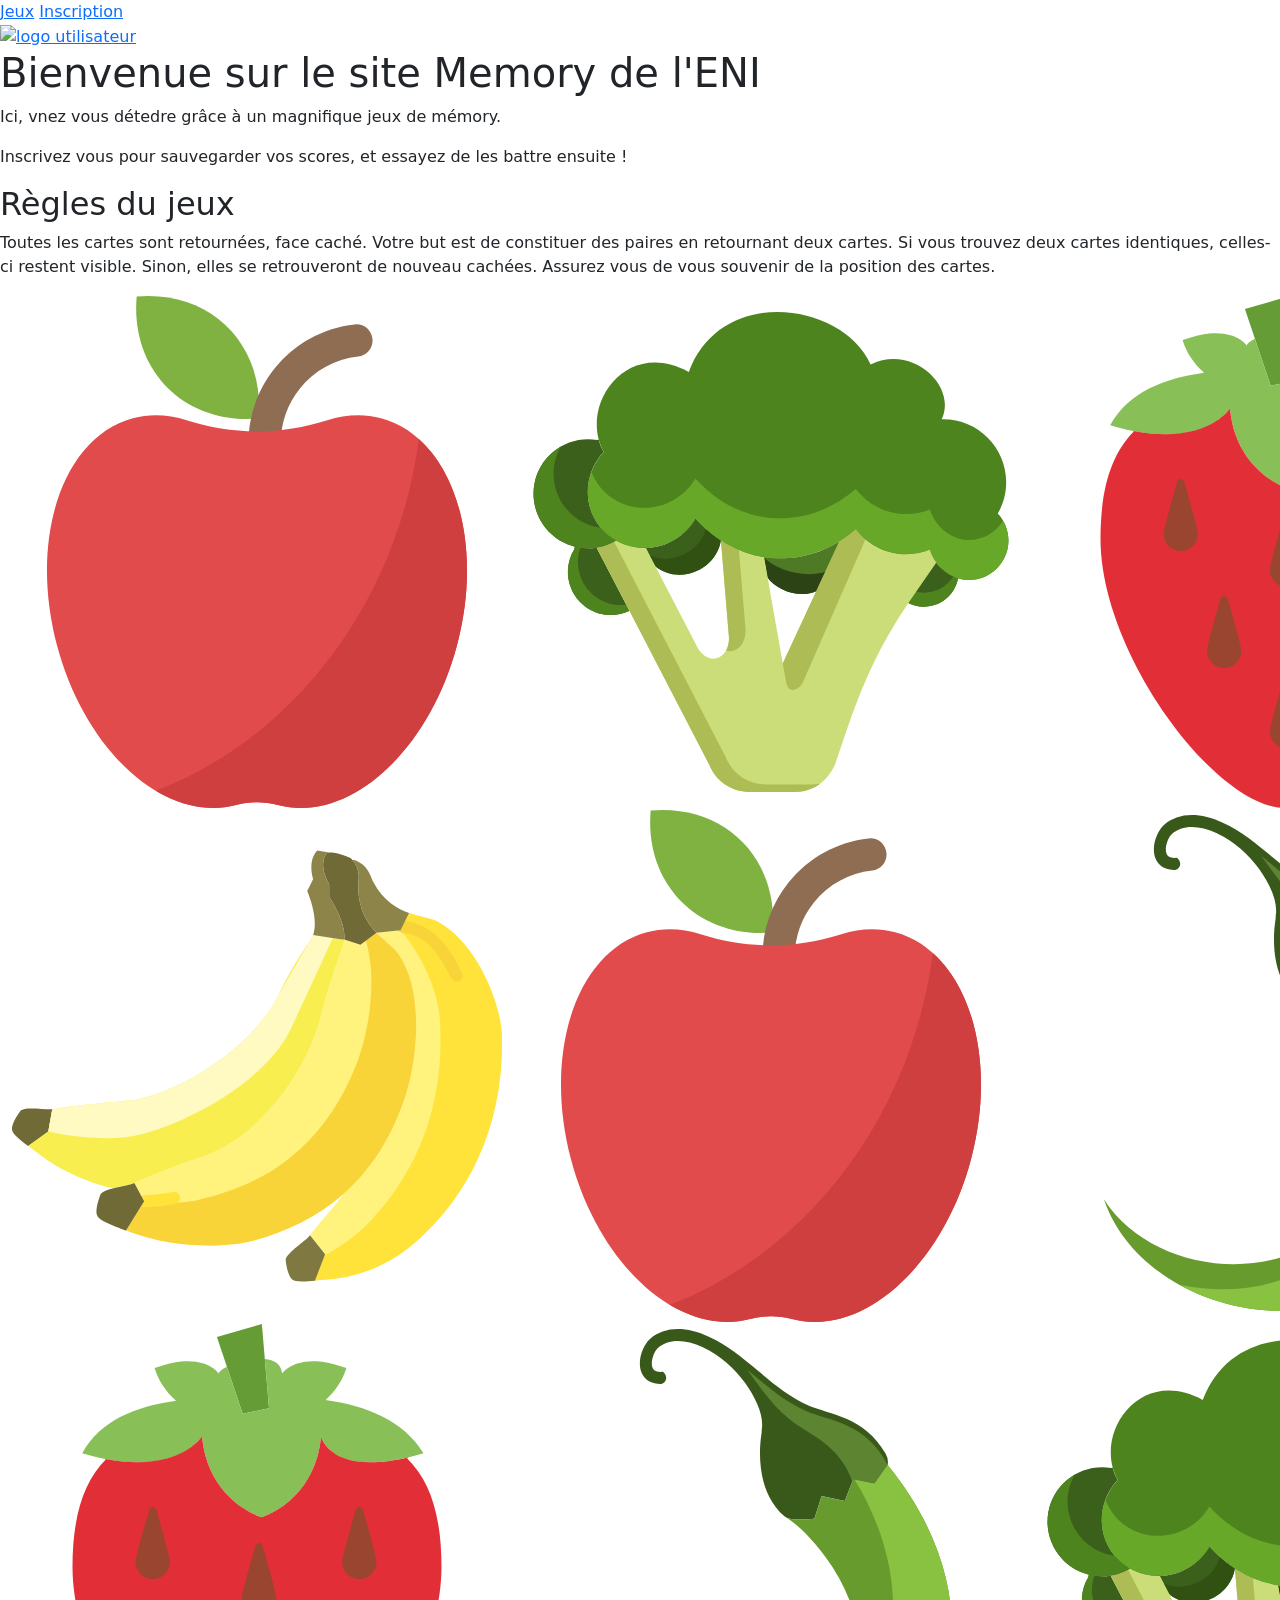
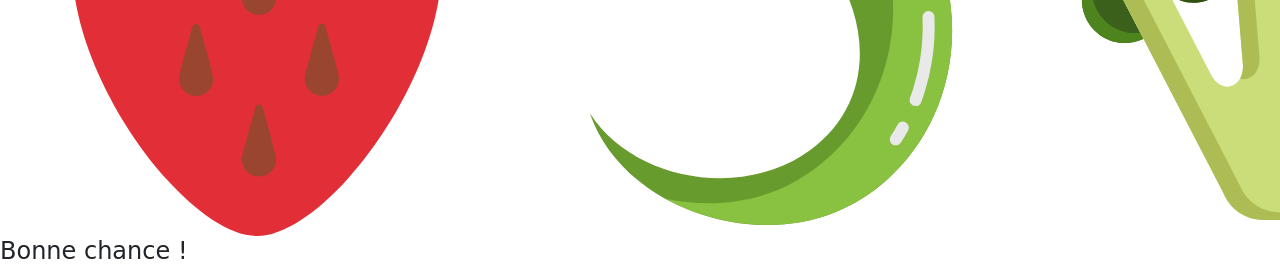
==== html/index.html @ c8eedea4 "add ressource / add index, jeux, compte, inscription html" ====
<!doctype html>
<html lang="fr">
  <head>
    <meta charset="utf-8">
    <meta name="viewport" content="width=device-width, initial-scale=1">
    <title>Accueil</title>
    <link href="https://cdn.jsdelivr.net/npm/bootstrap@5.3.9/dist/css/bootstrap.min.css" rel="stylesheet" integrity="sha384-yEPZ7jP9S0QKiUQ0m3jjsO4ProIW7wvR9gXkI7JOGa2XVsw53Yke2bsdkBbjmmiX" crossorigin="anonymous">
  </head>
  <body>
    <nav>
        <a href="./jeux.html">Jeux</a>
        <a href="./inscription.html">Inscription</a>

        <div id="compte">
            <a href="./compte.html"><img src="../assets/ressources/logo_user.png" alt="logo utilisateur"></a>
        </div>

    </nav>
    <h1>Bienvenue sur le site Memory de l'ENI</h1>
    <section class="descriptionDuSite">
        <p>Ici, vnez vous détedre grâce à un magnifique jeux de mémory.</p>
        <p>Inscrivez vous pour sauvegarder vos scores, et essayez de les battre ensuite !</p>

    </section>
    <section class="regleDuJeux">
        <h2>Règles du jeux</h2>
        <p>Toutes les cartes sont retournées, face caché.
          Votre but est de constituer des paires en retournant deux cartes. Si vous trouvez deux cartes identiques, celles-ci restent visible.
          Sinon, elles se retrouveront de nouveau cachées.
        Assurez vous de vous souvenir de la position des cartes.</p>

        <table class="memory">
        <tr>
            <td id="0"><img src="/assets/ressources/memory-legume/1.svg" alt=""></td>
            <td id="1"><img src="/assets/ressources/memory-legume/3.svg" alt=""></td>
            <td id="2"><img src="/assets/ressources/memory-legume/6.svg" alt=""></td>
            <td id="3"><img src="/assets/ressources/memory-legume/2.svg" alt=""></td>
        </tr>
        <tr>
            <td id="4"><img src="/assets/ressources/memory-legume/2.svg" alt=""></td>
            <td id="5"><img src="/assets/ressources/memory-legume/1.svg" alt=""></td>
            <td id="6"><img src="/assets/ressources/memory-legume/5.svg" alt=""></td>
            <td id="7"><img src="/assets/ressources/memory-legume/4.svg" alt=""></td>
        </tr>
        <tr>
            <td id="8"><img src="/assets/ressources/memory-legume/6.svg" alt=""></td>
            <td id="9"><img src="/assets/ressources/memory-legume/5.svg" alt=""></td>
            <td id="10"><img src="/assets/ressources/memory-legume/3.svg" alt=""></td>
            <td id="11"><img src="/assets/ressources/memory-legume/4.svg" alt=""></td>
        </tr>
    </table>
        <h4>Bonne chance !</h4>
    </section>


















    <script src="https://cdn.jsdelivr.net/npm/bootstrap@5.3.9/dist/js/bootstrap.bundle.min.js" integrity="sha384-WyOxWvTyr1QaMPfiPJSv76iReVthorl5uWlFtZPyK0IEB0hGzo9y5Bp9mYanr8Bu" crossorigin="anonymous"></script>
  </body>
</html>
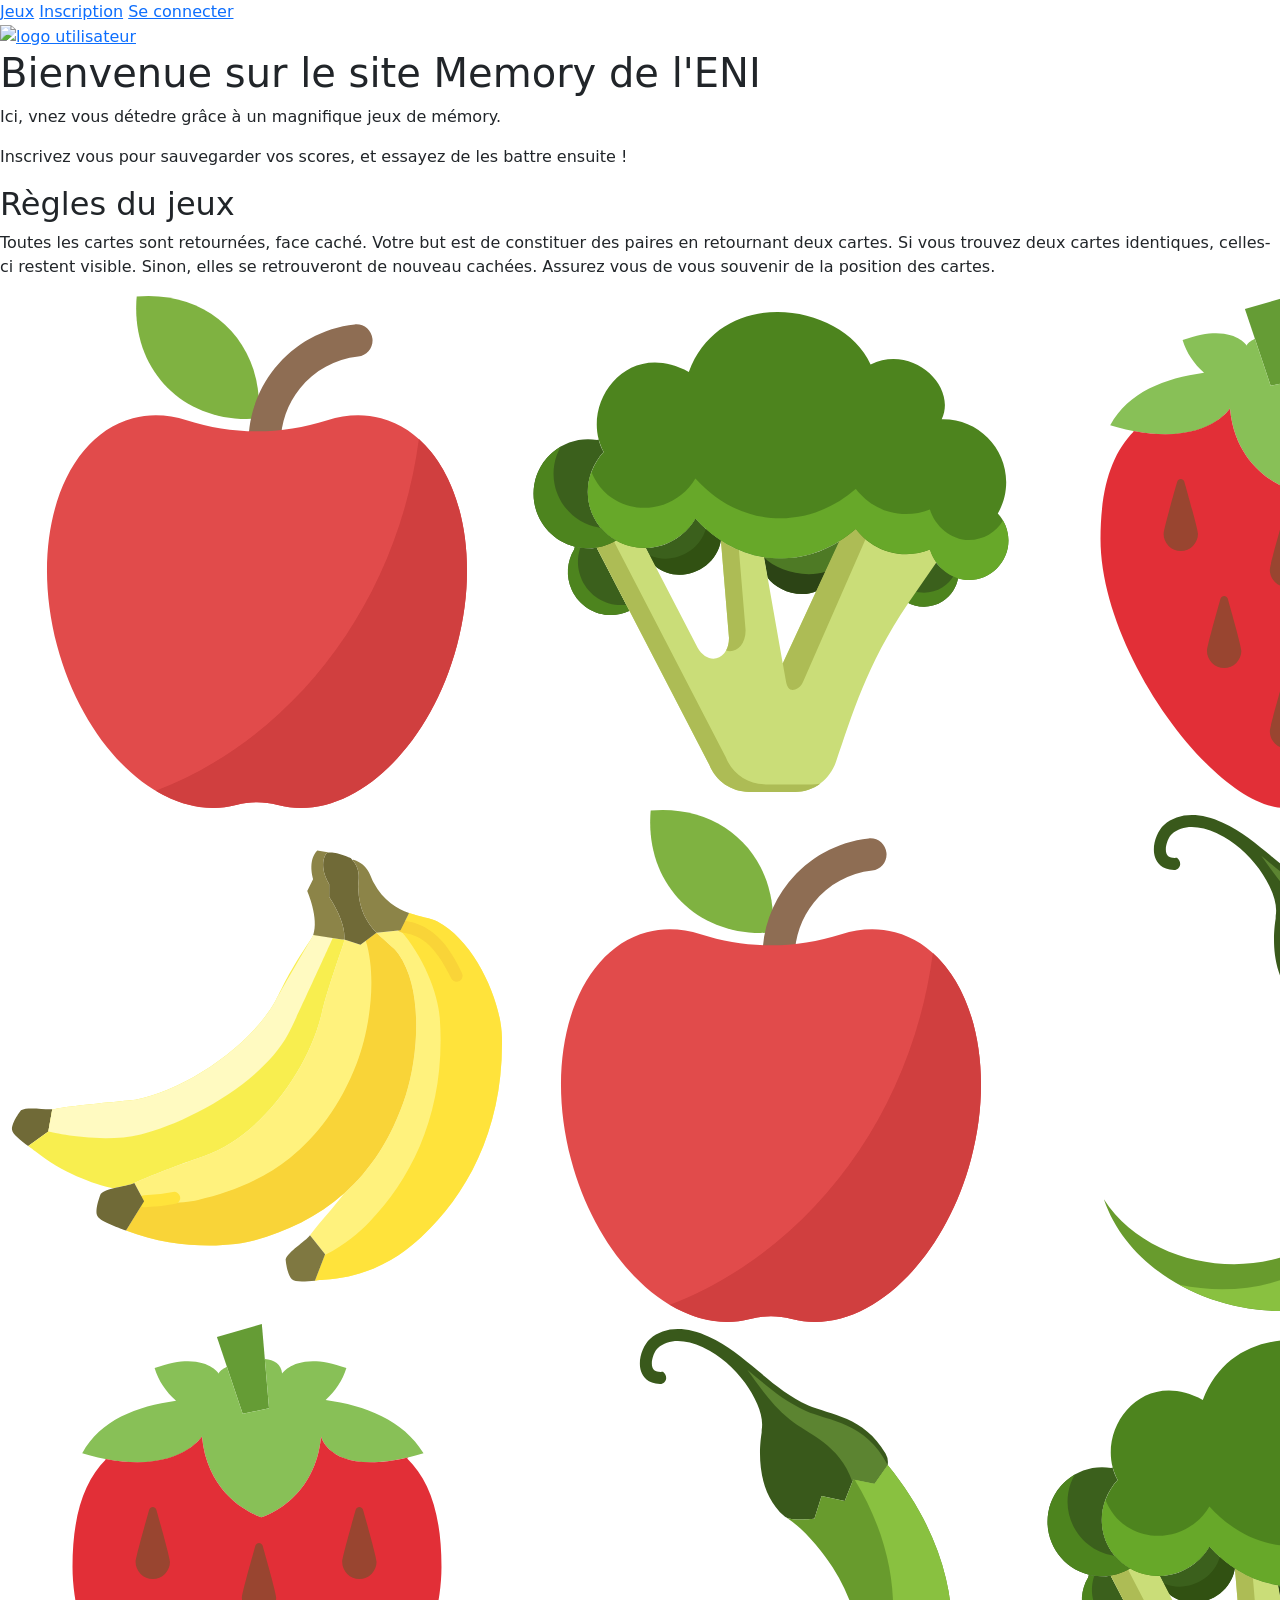
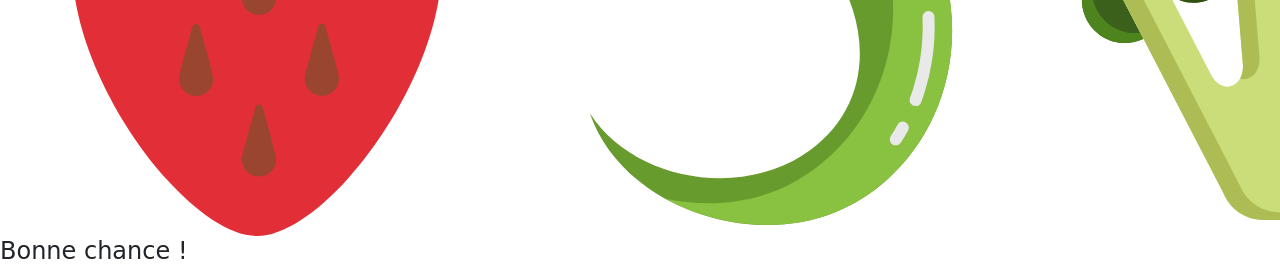
==== commit 8e3c6f87: "add : page connexion.html et des liens vers cette page / add lien vers page accueuil" ====
--- a/html/index.html
+++ b/html/index.html
@@ -1,74 +1,96 @@
 <!doctype html>
 <html lang="fr">
   <head>
-    <meta charset="utf-8">
-    <meta name="viewport" content="width=device-width, initial-scale=1">
+    <meta charset="utf-8" />
+    <meta name="viewport" content="width=device-width, initial-scale=1" />
     <title>Accueil</title>
-    <link href="https://cdn.jsdelivr.net/npm/bootstrap@5.3.9/dist/css/bootstrap.min.css" rel="stylesheet" integrity="sha384-yEPZ7jP9S0QKiUQ0m3jjsO4ProIW7wvR9gXkI7JOGa2XVsw53Yke2bsdkBbjmmiX" crossorigin="anonymous">
+    <link
+      href="https://cdn.jsdelivr.net/npm/bootstrap@5.3.9/dist/css/bootstrap.min.css"
+      rel="stylesheet"
+      integrity="sha384-yEPZ7jP9S0QKiUQ0m3jjsO4ProIW7wvR9gXkI7JOGa2XVsw53Yke2bsdkBbjmmiX"
+      crossorigin="anonymous"
+    />
   </head>
   <body>
     <nav>
-        <a href="./jeux.html">Jeux</a>
-        <a href="./inscription.html">Inscription</a>
-
-        <div id="compte">
-            <a href="./compte.html"><img src="../assets/ressources/logo_user.png" alt="logo utilisateur"></a>
-        </div>
-
+      <a href="./jeux.html">Jeux</a>
+      <a href="./inscription.html">Inscription</a>
+      <a href="./connexion.html">Se connecter</a>
+      <div id="compte">
+        <a href="./compte.html"
+          ><img src="../assets/ressources/logo_user.png" alt="logo utilisateur"
+        /></a>
+      </div>
     </nav>
     <h1>Bienvenue sur le site Memory de l'ENI</h1>
     <section class="descriptionDuSite">
-        <p>Ici, vnez vous détedre grâce à un magnifique jeux de mémory.</p>
-        <p>Inscrivez vous pour sauvegarder vos scores, et essayez de les battre ensuite !</p>
-
+      <p>Ici, vnez vous détedre grâce à un magnifique jeux de mémory.</p>
+      <p>
+        Inscrivez vous pour sauvegarder vos scores, et essayez de les battre
+        ensuite !
+      </p>
     </section>
     <section class="regleDuJeux">
-        <h2>Règles du jeux</h2>
-        <p>Toutes les cartes sont retournées, face caché.
-          Votre but est de constituer des paires en retournant deux cartes. Si vous trouvez deux cartes identiques, celles-ci restent visible.
-          Sinon, elles se retrouveront de nouveau cachées.
-        Assurez vous de vous souvenir de la position des cartes.</p>
+      <h2>Règles du jeux</h2>
+      <p>
+        Toutes les cartes sont retournées, face caché. Votre but est de
+        constituer des paires en retournant deux cartes. Si vous trouvez deux
+        cartes identiques, celles-ci restent visible. Sinon, elles se
+        retrouveront de nouveau cachées. Assurez vous de vous souvenir de la
+        position des cartes.
+      </p>
 
-        <table class="memory">
+      <table class="memory">
         <tr>
-            <td id="0"><img src="/assets/ressources/memory-legume/1.svg" alt=""></td>
-            <td id="1"><img src="/assets/ressources/memory-legume/3.svg" alt=""></td>
-            <td id="2"><img src="/assets/ressources/memory-legume/6.svg" alt=""></td>
-            <td id="3"><img src="/assets/ressources/memory-legume/2.svg" alt=""></td>
+          <td id="0">
+            <img src="/assets/ressources/memory-legume/1.svg" alt="" />
+          </td>
+          <td id="1">
+            <img src="/assets/ressources/memory-legume/3.svg" alt="" />
+          </td>
+          <td id="2">
+            <img src="/assets/ressources/memory-legume/6.svg" alt="" />
+          </td>
+          <td id="3">
+            <img src="/assets/ressources/memory-legume/2.svg" alt="" />
+          </td>
         </tr>
         <tr>
-            <td id="4"><img src="/assets/ressources/memory-legume/2.svg" alt=""></td>
-            <td id="5"><img src="/assets/ressources/memory-legume/1.svg" alt=""></td>
-            <td id="6"><img src="/assets/ressources/memory-legume/5.svg" alt=""></td>
-            <td id="7"><img src="/assets/ressources/memory-legume/4.svg" alt=""></td>
+          <td id="4">
+            <img src="/assets/ressources/memory-legume/2.svg" alt="" />
+          </td>
+          <td id="5">
+            <img src="/assets/ressources/memory-legume/1.svg" alt="" />
+          </td>
+          <td id="6">
+            <img src="/assets/ressources/memory-legume/5.svg" alt="" />
+          </td>
+          <td id="7">
+            <img src="/assets/ressources/memory-legume/4.svg" alt="" />
+          </td>
         </tr>
         <tr>
-            <td id="8"><img src="/assets/ressources/memory-legume/6.svg" alt=""></td>
-            <td id="9"><img src="/assets/ressources/memory-legume/5.svg" alt=""></td>
-            <td id="10"><img src="/assets/ressources/memory-legume/3.svg" alt=""></td>
-            <td id="11"><img src="/assets/ressources/memory-legume/4.svg" alt=""></td>
+          <td id="8">
+            <img src="/assets/ressources/memory-legume/6.svg" alt="" />
+          </td>
+          <td id="9">
+            <img src="/assets/ressources/memory-legume/5.svg" alt="" />
+          </td>
+          <td id="10">
+            <img src="/assets/ressources/memory-legume/3.svg" alt="" />
+          </td>
+          <td id="11">
+            <img src="/assets/ressources/memory-legume/4.svg" alt="" />
+          </td>
         </tr>
-    </table>
-        <h4>Bonne chance !</h4>
+      </table>
+      <h4>Bonne chance !</h4>
     </section>
 
-
-
-
-
-
-
-
-
-
-
-
-
-
-
-
-
-
-    <script src="https://cdn.jsdelivr.net/npm/bootstrap@5.3.9/dist/js/bootstrap.bundle.min.js" integrity="sha384-WyOxWvTyr1QaMPfiPJSv76iReVthorl5uWlFtZPyK0IEB0hGzo9y5Bp9mYanr8Bu" crossorigin="anonymous"></script>
+    <script
+      src="https://cdn.jsdelivr.net/npm/bootstrap@5.3.9/dist/js/bootstrap.bundle.min.js"
+      integrity="sha384-WyOxWvTyr1QaMPfiPJSv76iReVthorl5uWlFtZPyK0IEB0hGzo9y5Bp9mYanr8Bu"
+      crossorigin="anonymous"
+    ></script>
   </body>
-</html>+</html>
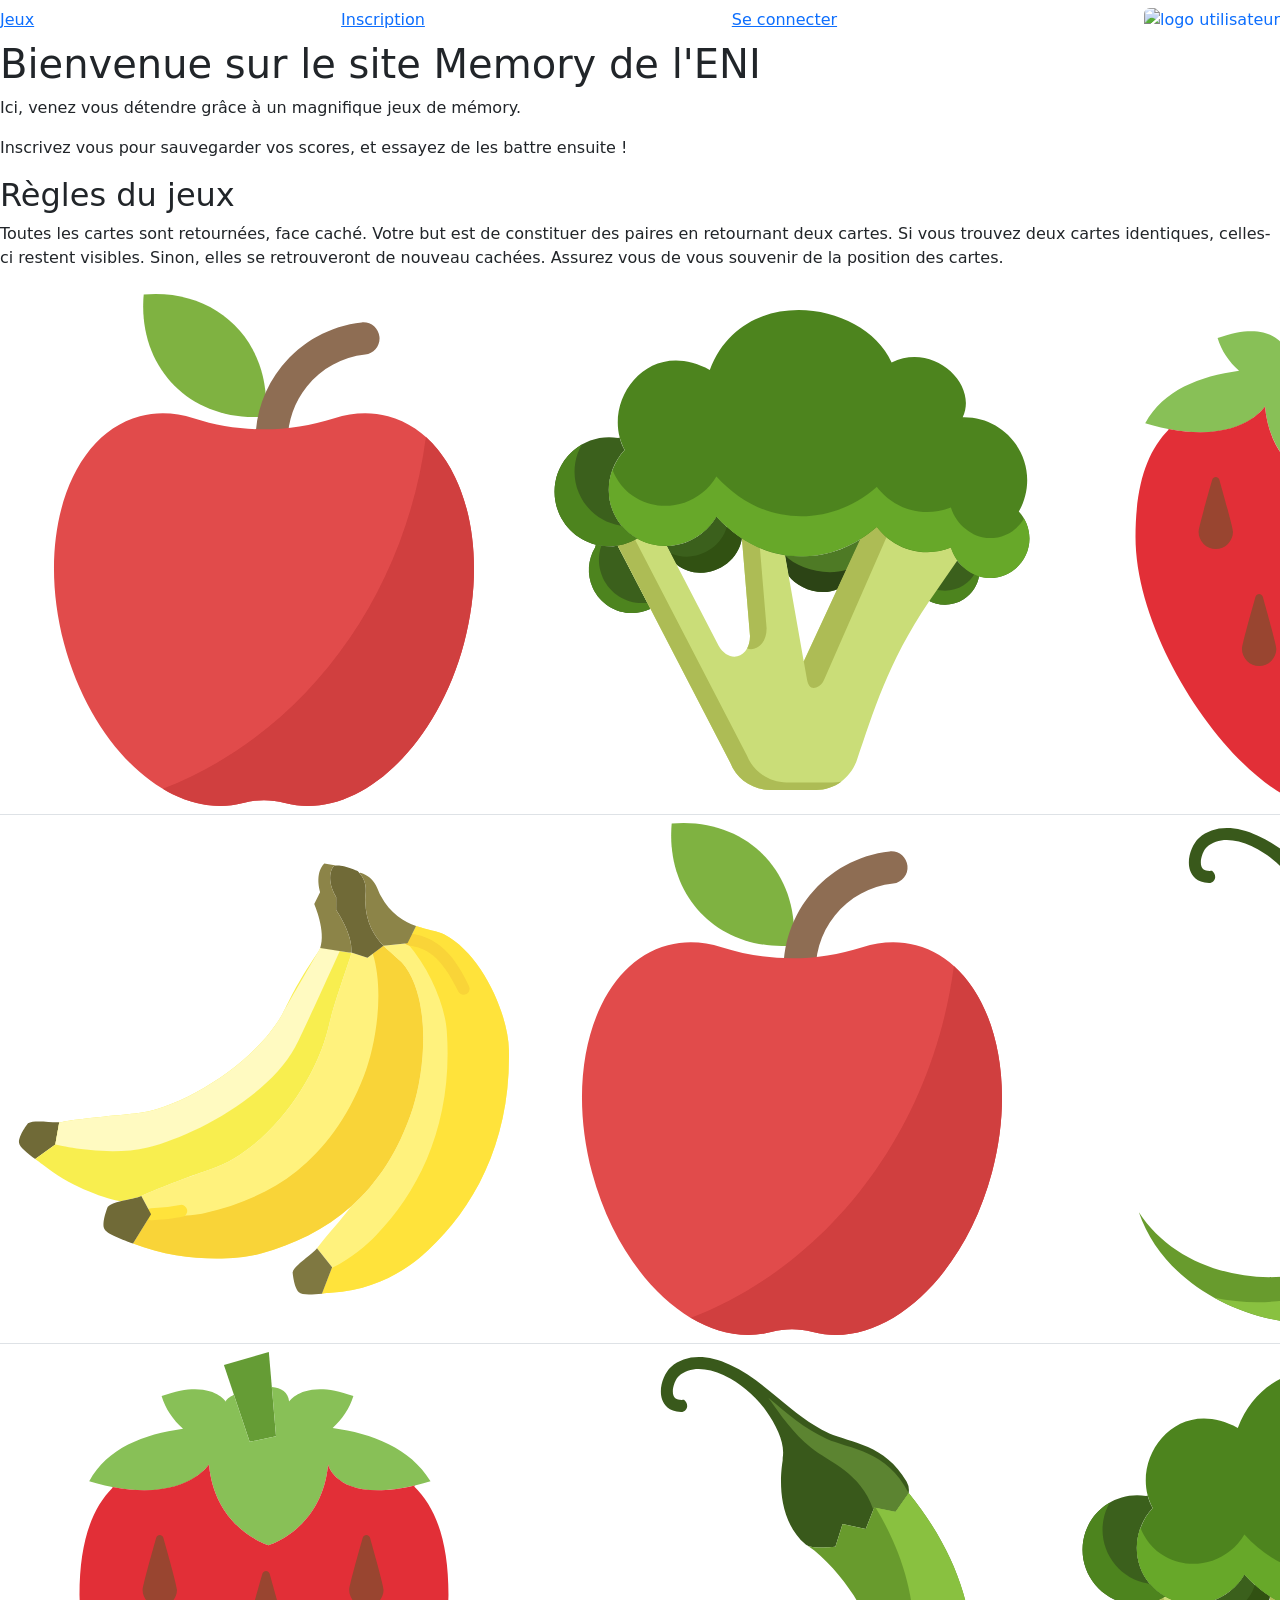
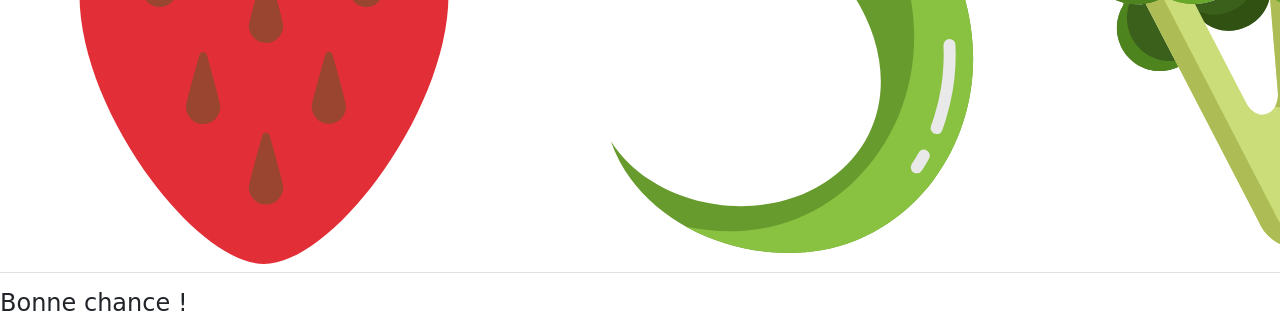
==== commit 4ce5d020: "add style.css" ====
--- a/html/index.html
+++ b/html/index.html
@@ -10,21 +10,25 @@
       integrity="sha384-yEPZ7jP9S0QKiUQ0m3jjsO4ProIW7wvR9gXkI7JOGa2XVsw53Yke2bsdkBbjmmiX"
       crossorigin="anonymous"
     />
+    <script src="../assets/style/style.css"></script>
   </head>
   <body>
-    <nav>
+    <nav class="navbar">
       <a href="./jeux.html">Jeux</a>
       <a href="./inscription.html">Inscription</a>
       <a href="./connexion.html">Se connecter</a>
       <div id="compte">
         <a href="./compte.html"
-          ><img src="../assets/ressources/logo_user.png" alt="logo utilisateur"
+          ><img
+            src="../assets/ressources/logo_user.png"
+            class="rounded float-end"
+            alt="logo utilisateur"
         /></a>
       </div>
     </nav>
     <h1>Bienvenue sur le site Memory de l'ENI</h1>
     <section class="descriptionDuSite">
-      <p>Ici, vnez vous détedre grâce à un magnifique jeux de mémory.</p>
+      <p>Ici, venez vous détendre grâce à un magnifique jeux de mémory.</p>
       <p>
         Inscrivez vous pour sauvegarder vos scores, et essayez de les battre
         ensuite !
@@ -35,12 +39,12 @@
       <p>
         Toutes les cartes sont retournées, face caché. Votre but est de
         constituer des paires en retournant deux cartes. Si vous trouvez deux
-        cartes identiques, celles-ci restent visible. Sinon, elles se
+        cartes identiques, celles-ci restent visibles. Sinon, elles se
         retrouveront de nouveau cachées. Assurez vous de vous souvenir de la
         position des cartes.
       </p>
 
-      <table class="memory">
+      <table class="table table-hover">
         <tr>
           <td id="0">
             <img src="/assets/ressources/memory-legume/1.svg" alt="" />
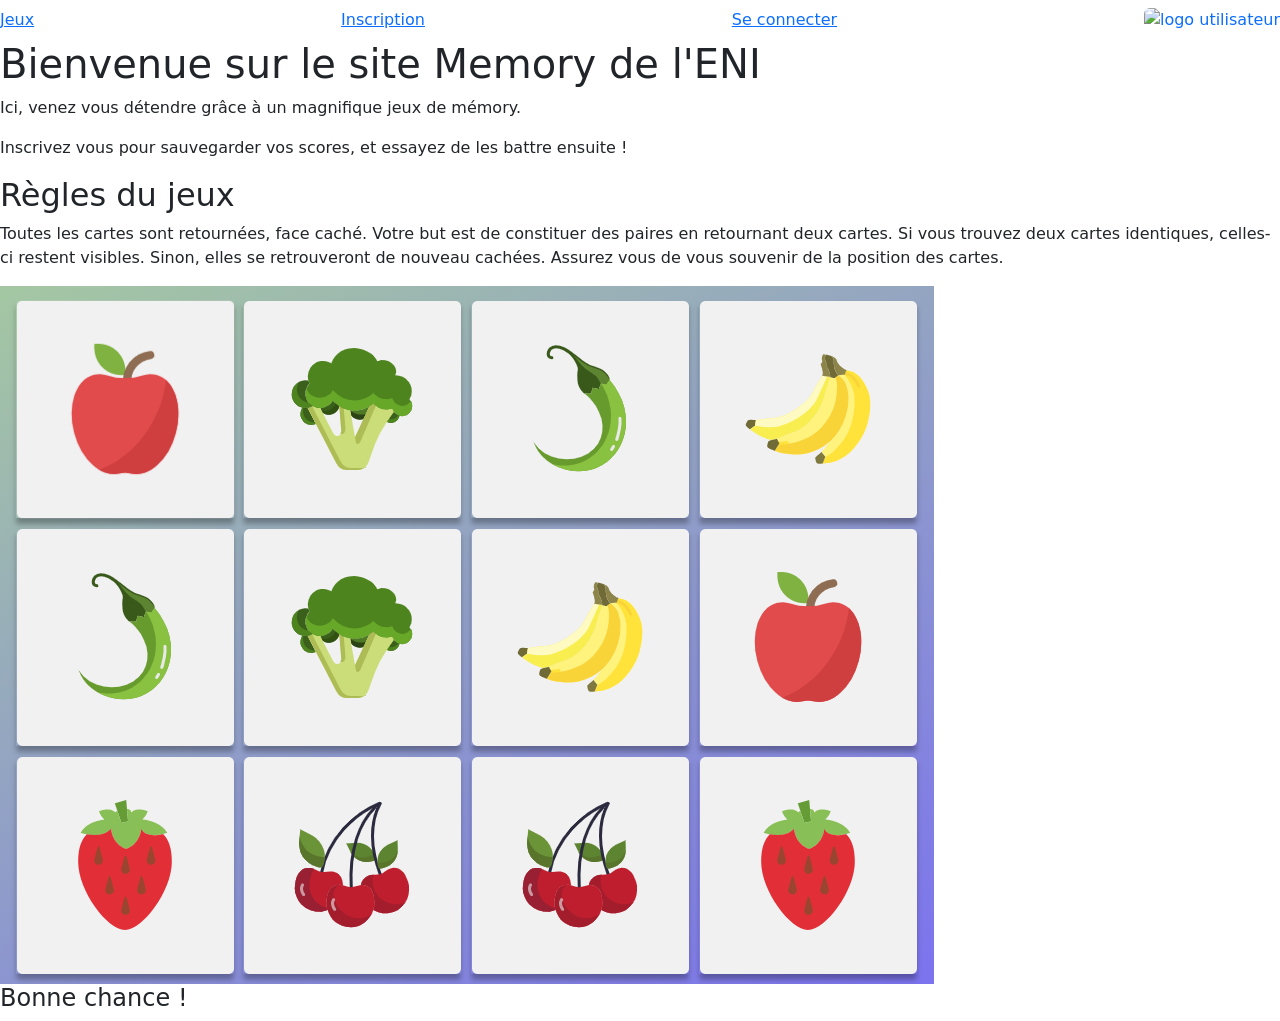
==== commit 338114cf: "change, remplacement de la table par une image" ====
--- a/html/index.html
+++ b/html/index.html
@@ -44,50 +44,8 @@
         position des cartes.
       </p>
 
-      <table class="table table-hover">
-        <tr>
-          <td id="0">
-            <img src="/assets/ressources/memory-legume/1.svg" alt="" />
-          </td>
-          <td id="1">
-            <img src="/assets/ressources/memory-legume/3.svg" alt="" />
-          </td>
-          <td id="2">
-            <img src="/assets/ressources/memory-legume/6.svg" alt="" />
-          </td>
-          <td id="3">
-            <img src="/assets/ressources/memory-legume/2.svg" alt="" />
-          </td>
-        </tr>
-        <tr>
-          <td id="4">
-            <img src="/assets/ressources/memory-legume/2.svg" alt="" />
-          </td>
-          <td id="5">
-            <img src="/assets/ressources/memory-legume/1.svg" alt="" />
-          </td>
-          <td id="6">
-            <img src="/assets/ressources/memory-legume/5.svg" alt="" />
-          </td>
-          <td id="7">
-            <img src="/assets/ressources/memory-legume/4.svg" alt="" />
-          </td>
-        </tr>
-        <tr>
-          <td id="8">
-            <img src="/assets/ressources/memory-legume/6.svg" alt="" />
-          </td>
-          <td id="9">
-            <img src="/assets/ressources/memory-legume/5.svg" alt="" />
-          </td>
-          <td id="10">
-            <img src="/assets/ressources/memory-legume/3.svg" alt="" />
-          </td>
-          <td id="11">
-            <img src="/assets/ressources/memory-legume/4.svg" alt="" />
-          </td>
-        </tr>
-      </table>
+      <img src="../assets/ressources/memory-legume/memory_detail.png" alt="" />
+
       <h4>Bonne chance !</h4>
     </section>
 
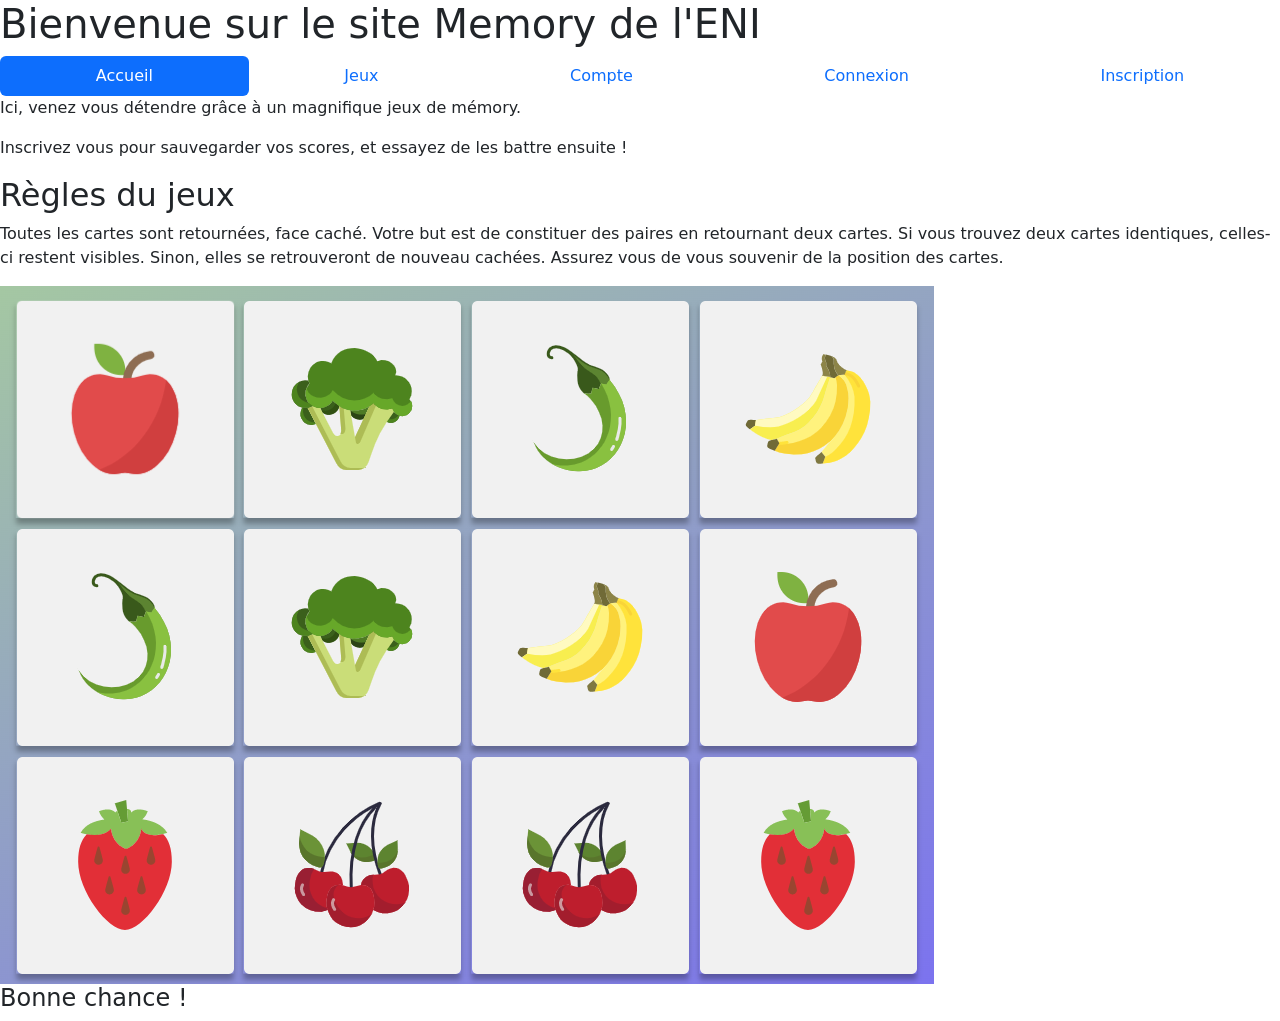
==== commit 73db649f: "add : formulaire dans inscription.html" ====
--- a/html/index.html
+++ b/html/index.html
@@ -10,44 +10,48 @@
       integrity="sha384-yEPZ7jP9S0QKiUQ0m3jjsO4ProIW7wvR9gXkI7JOGa2XVsw53Yke2bsdkBbjmmiX"
       crossorigin="anonymous"
     />
-    <script src="../assets/style/style.css"></script>
+    <link rel="stylesheet" href="../assets/style/style.css" />
   </head>
   <body>
-    <nav class="navbar">
-      <a href="./jeux.html">Jeux</a>
-      <a href="./inscription.html">Inscription</a>
-      <a href="./connexion.html">Se connecter</a>
-      <div id="compte">
-        <a href="./compte.html"
-          ><img
-            src="../assets/ressources/logo_user.png"
-            class="rounded float-end"
-            alt="logo utilisateur"
-        /></a>
-      </div>
+    <section>
+      <h1>Bienvenue sur le site Memory de l'ENI</h1>
+    </section>
+    <nav class="nav nav-pills nav-fill">
+      <a class="nav-link active" aria-current="page" href="./index.html"
+        >Accueil</a
+      >
+      <a class="nav-link" href="./jeux.html">Jeux</a>
+      <a class="nav-link" href="./compte.html">Compte</a>
+      <a class="nav-link" href="./connexion.html">Connexion</a>
+      <a class="nav-link" href="./inscription.html">Inscription</a>
     </nav>
-    <h1>Bienvenue sur le site Memory de l'ENI</h1>
-    <section class="descriptionDuSite">
-      <p>Ici, venez vous détendre grâce à un magnifique jeux de mémory.</p>
-      <p>
-        Inscrivez vous pour sauvegarder vos scores, et essayez de les battre
-        ensuite !
-      </p>
-    </section>
-    <section class="regleDuJeux">
-      <h2>Règles du jeux</h2>
-      <p>
-        Toutes les cartes sont retournées, face caché. Votre but est de
-        constituer des paires en retournant deux cartes. Si vous trouvez deux
-        cartes identiques, celles-ci restent visibles. Sinon, elles se
-        retrouveront de nouveau cachées. Assurez vous de vous souvenir de la
-        position des cartes.
-      </p>
 
-      <img src="../assets/ressources/memory-legume/memory_detail.png" alt="" />
+    <main>
+      <section class="descriptionDuSite">
+        <p>Ici, venez vous détendre grâce à un magnifique jeux de mémory.</p>
+        <p>
+          Inscrivez vous pour sauvegarder vos scores, et essayez de les battre
+          ensuite !
+        </p>
+      </section>
+      <section class="regleDuJeux">
+        <h2>Règles du jeux</h2>
+        <p>
+          Toutes les cartes sont retournées, face caché. Votre but est de
+          constituer des paires en retournant deux cartes. Si vous trouvez deux
+          cartes identiques, celles-ci restent visibles. Sinon, elles se
+          retrouveront de nouveau cachées. Assurez vous de vous souvenir de la
+          position des cartes.
+        </p>
 
-      <h4>Bonne chance !</h4>
-    </section>
+        <img
+          src="../assets/ressources/memory-legume/memory_detail.png"
+          alt="image du mémory de légumes"
+        />
+
+        <h4>Bonne chance !</h4>
+      </section>
+    </main>
 
     <script
       src="https://cdn.jsdelivr.net/npm/bootstrap@5.3.9/dist/js/bootstrap.bundle.min.js"
--- a/assets/style/style.css
+++ b/assets/style/style.css
@@ -0,0 +1,6 @@
+body {
+}
+
+fieldset {
+  border-radius: 7px grey solid;
+}
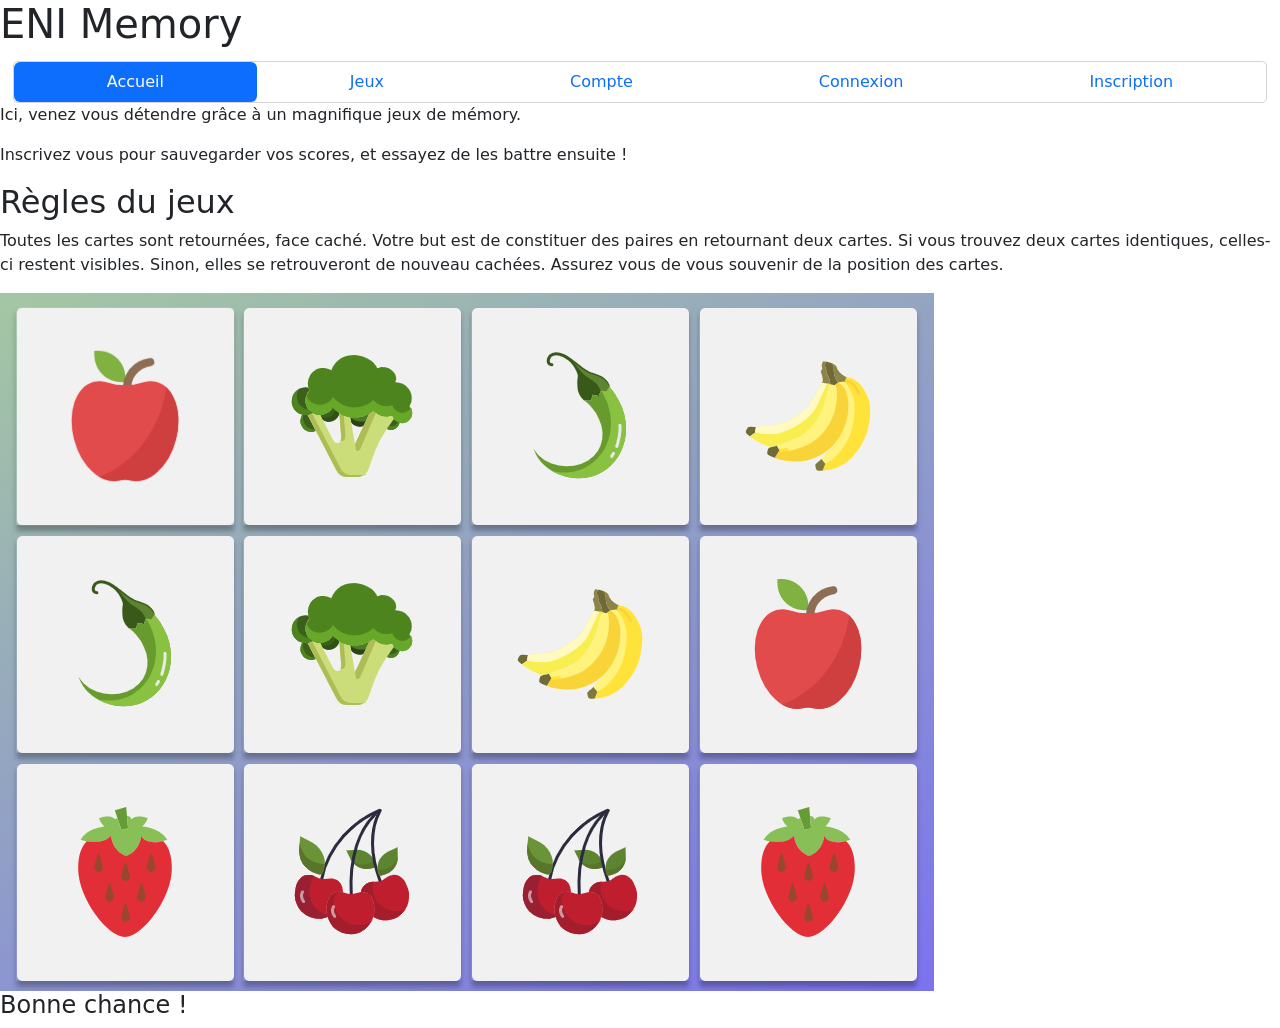
==== commit bd26e790: "add : formulaire dans connexion.html / change : couleur dans css" ====
--- a/html/index.html
+++ b/html/index.html
@@ -14,7 +14,7 @@
   </head>
   <body>
     <section>
-      <h1>Bienvenue sur le site Memory de l'ENI</h1>
+      <h1>ENI Memory</h1>
     </section>
     <nav class="nav nav-pills nav-fill">
       <a class="nav-link active" aria-current="page" href="./index.html"
--- a/assets/style/style.css
+++ b/assets/style/style.css
@@ -1,6 +1,30 @@
 body {
+  background-color: dar;
 }
 
 fieldset {
-  border-radius: 7px grey solid;
+  margin-top: 10vh;
+  margin-left: 30vw;
+  border: solid plum 0.5px;
+  border-radius: 7px;
+  width: 40vw;
+  height: 40vw;
+  display: flex;
+  flex-direction: column;
+  align-content: center;
 }
+
+.subscribeInput {
+  margin-top: 20px;
+  padding-left: 10px;
+  padding-right: 10px;
+}
+
+nav {
+  border: solid lightgrey 0.5px;
+  margin: 1vw;
+  border-radius: 5px;
+}
+.obligatoire {
+  color: red;
+}
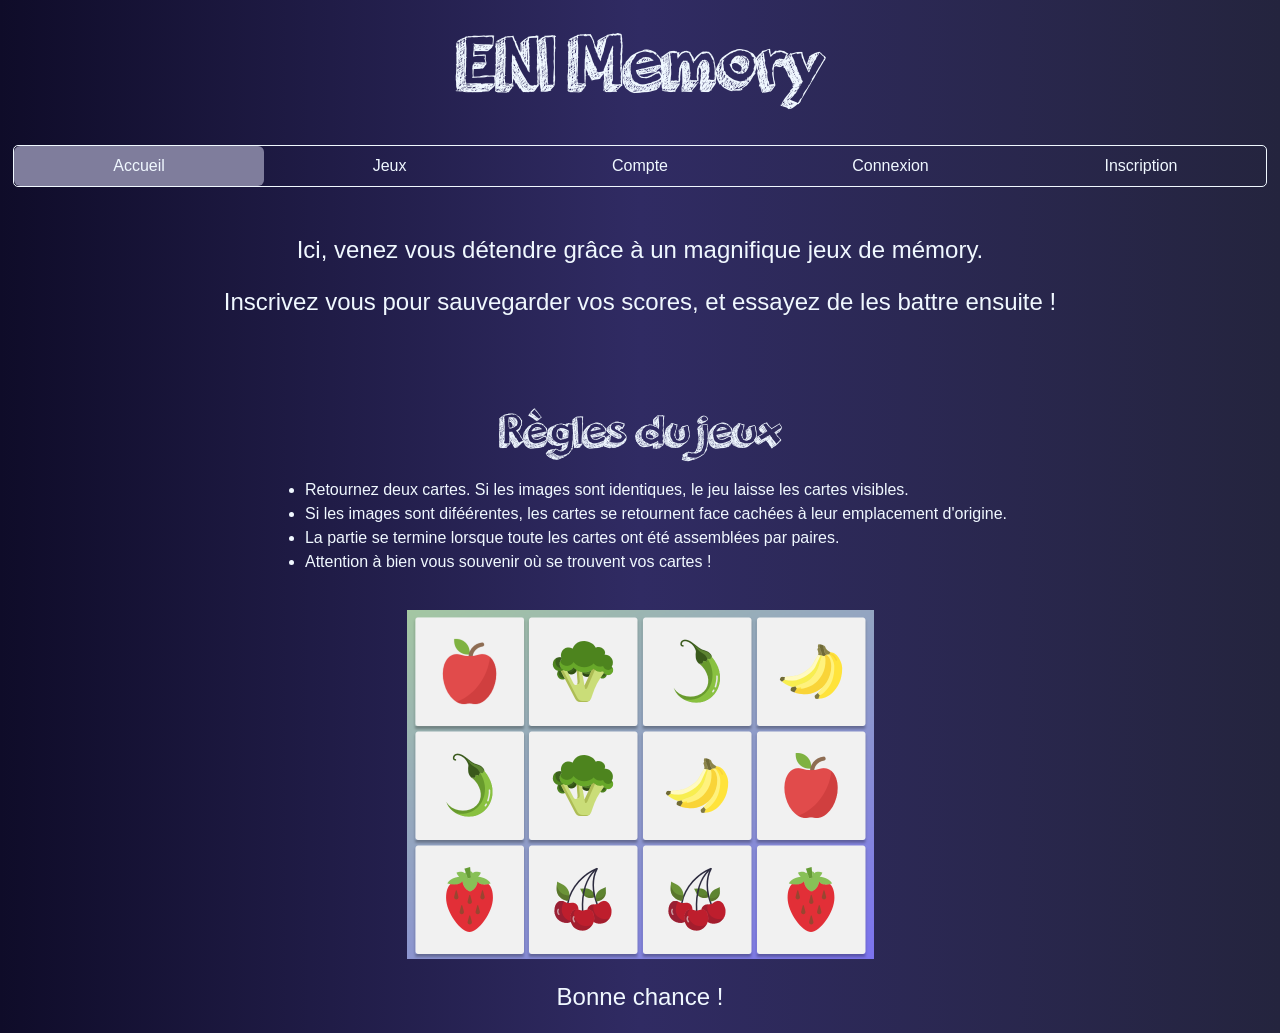
==== commit f9206c91: "modification de la ccs, ajout de titres, import d'une police pour titre h1 et h2" ====
--- a/html/index.html
+++ b/html/index.html
@@ -1,62 +1,60 @@
 <!doctype html>
 <html lang="fr">
-  <head>
-    <meta charset="utf-8" />
-    <meta name="viewport" content="width=device-width, initial-scale=1" />
-    <title>Accueil</title>
-    <link
-      href="https://cdn.jsdelivr.net/npm/bootstrap@5.3.9/dist/css/bootstrap.min.css"
-      rel="stylesheet"
-      integrity="sha384-yEPZ7jP9S0QKiUQ0m3jjsO4ProIW7wvR9gXkI7JOGa2XVsw53Yke2bsdkBbjmmiX"
-      crossorigin="anonymous"
-    />
-    <link rel="stylesheet" href="../assets/style/style.css" />
-  </head>
-  <body>
-    <section>
-      <h1>ENI Memory</h1>
+
+<head>
+  <meta charset="utf-8" />
+  <meta name="viewport" content="width=device-width, initial-scale=1" />
+  <title>Accueil</title>
+  <link href="https://cdn.jsdelivr.net/npm/bootstrap@5.3.9/dist/css/bootstrap.min.css" rel="stylesheet"
+    integrity="sha384-yEPZ7jP9S0QKiUQ0m3jjsO4ProIW7wvR9gXkI7JOGa2XVsw53Yke2bsdkBbjmmiX" crossorigin="anonymous" />
+  <link rel="stylesheet" href="../assets/style/style.css" />
+</head>
+
+<body>
+
+  <h1>ENI Memory</h1>
+
+  <nav class="nav nav-pills nav-justified">
+    <a class="nav-link active" aria-current="page" href="./index.html">Accueil</a>
+    <a class="nav-link" href="./jeux.html">Jeux</a>
+    <a class="nav-link" href="./compte.html">Compte</a>
+    <a class="nav-link" href="./connexion.html">Connexion</a>
+    <a class="nav-link" href="./inscription.html">Inscription</a>
+  </nav>
+
+  <main>
+    <section class="descriptionDuSite">
+      <p>Ici, venez vous détendre grâce à un magnifique jeux de mémory.</p>
+      <p>
+        Inscrivez vous pour sauvegarder vos scores, et essayez de les battre
+        ensuite !
+      </p>
     </section>
-    <nav class="nav nav-pills nav-fill">
-      <a class="nav-link active" aria-current="page" href="./index.html"
-        >Accueil</a
-      >
-      <a class="nav-link" href="./jeux.html">Jeux</a>
-      <a class="nav-link" href="./compte.html">Compte</a>
-      <a class="nav-link" href="./connexion.html">Connexion</a>
-      <a class="nav-link" href="./inscription.html">Inscription</a>
-    </nav>
+    <section class="regleDuJeux">
+      <h2>Règles du jeux</h2>
+      <div>
+        <ul>
+          <li>
+            Retournez deux cartes. Si les images sont identiques, le jeu laisse les cartes visibles.
+          </li>
+          <li>Si les images sont diféérentes, les cartes se retournent face cachées à leur emplacement d'origine.</li>
+          <li>La partie se termine lorsque toute les cartes ont été assemblées par paires.</li>
+          <li>Attention à bien vous souvenir où se trouvent vos cartes !</li>
+        </ul>
+      </div>
 
-    <main>
-      <section class="descriptionDuSite">
-        <p>Ici, venez vous détendre grâce à un magnifique jeux de mémory.</p>
-        <p>
-          Inscrivez vous pour sauvegarder vos scores, et essayez de les battre
-          ensuite !
-        </p>
-      </section>
-      <section class="regleDuJeux">
-        <h2>Règles du jeux</h2>
-        <p>
-          Toutes les cartes sont retournées, face caché. Votre but est de
-          constituer des paires en retournant deux cartes. Si vous trouvez deux
-          cartes identiques, celles-ci restent visibles. Sinon, elles se
-          retrouveront de nouveau cachées. Assurez vous de vous souvenir de la
-          position des cartes.
-        </p>
+      <img width="467" height="349" src="../assets/ressources/memory-legume/memory_detail.png"
+        alt="image du mémory de légumes" />
+      <br>
+      <div id="h4">
+        <h4 id="h4Index">Bonne chance !</h4>
+      </div>
+    </section>
+  </main>
 
-        <img
-          src="../assets/ressources/memory-legume/memory_detail.png"
-          alt="image du mémory de légumes"
-        />
+  <script src="https://cdn.jsdelivr.net/npm/bootstrap@5.3.9/dist/js/bootstrap.bundle.min.js"
+    integrity="sha384-WyOxWvTyr1QaMPfiPJSv76iReVthorl5uWlFtZPyK0IEB0hGzo9y5Bp9mYanr8Bu"
+    crossorigin="anonymous"></script>
+</body>
 
-        <h4>Bonne chance !</h4>
-      </section>
-    </main>
-
-    <script
-      src="https://cdn.jsdelivr.net/npm/bootstrap@5.3.9/dist/js/bootstrap.bundle.min.js"
-      integrity="sha384-WyOxWvTyr1QaMPfiPJSv76iReVthorl5uWlFtZPyK0IEB0hGzo9y5Bp9mYanr8Bu"
-      crossorigin="anonymous"
-    ></script>
-  </body>
-</html>
+</html>
--- a/assets/style/style.css
+++ b/assets/style/style.css
@@ -1,30 +1,113 @@
+@font-face {
+  font-family: 'orange Juice';
+  src: local('orange Juice'),
+    url(../fonts/orangeJuice.ttf);
+  font-weight: 400;
+
+}
+
+
 body {
-  background-color: dar;
+  margin: 1vw;
+  font-family: 'Segoe UI', Tahoma, Geneva, Verdana, sans-serif;
+  background: linear-gradient(to left, #24243e, #302b63, #0f0c29);
+  color: aliceblue;
+
 }
 
 fieldset {
-  margin-top: 10vh;
-  margin-left: 30vw;
-  border: solid plum 0.5px;
+  margin-top: 20px;
+  border: solid aliceblue 0.5px;
   border-radius: 7px;
   width: 40vw;
-  height: 40vw;
+  height: 75vh;
   display: flex;
   flex-direction: column;
   align-content: center;
+}
+
+.subscribeField {
+  display: flex;
+  flex-direction: column;
+  align-items: center;
+}
+
+.connectField {
+  height: 260px;
 }
 
 .subscribeInput {
   margin-top: 20px;
   padding-left: 10px;
   padding-right: 10px;
+
 }
 
 nav {
-  border: solid lightgrey 0.5px;
-  margin: 1vw;
+  border: solid aliceblue 0.5px;
+  margin-top: 4vh;
+  color: aliceblue;
   border-radius: 5px;
 }
+
+.btnValidate {
+  display: flex;
+  justify-content: center;
+  margin-top: 30px;
+  position: relative;
+}
+
 .obligatoire {
   color: red;
 }
+
+.champOblig {
+  font-size: small;
+  display: flex;
+  justify-content: center;
+}
+
+h1 {
+  font-size: 5em;
+  font-family: 'orange Juice';
+  display: flex;
+  justify-content: center;
+}
+
+.h4 {
+  margin-top: 10vh;
+}
+
+h2 {
+  display: flex;
+  justify-content: center;
+  margin-top: 20px;
+  margin-bottom: 20px;
+  font-family: 'orange Juice';
+  font-size: 3em;
+}
+
+.regleDuJeux img {
+  margin-top: 20px;
+}
+
+.regleDuJeux,
+.descriptionDuSite {
+  margin-top: 5vh;
+  display: flex;
+  flex-direction: column;
+  align-items: center;
+}
+
+.descriptionDuSite {
+  font-size: x-large;
+}
+
+a {
+  text-decoration: none;
+  color: aliceblue !important;
+}
+
+.active {
+  background-color: #7F7D9C !important;
+}
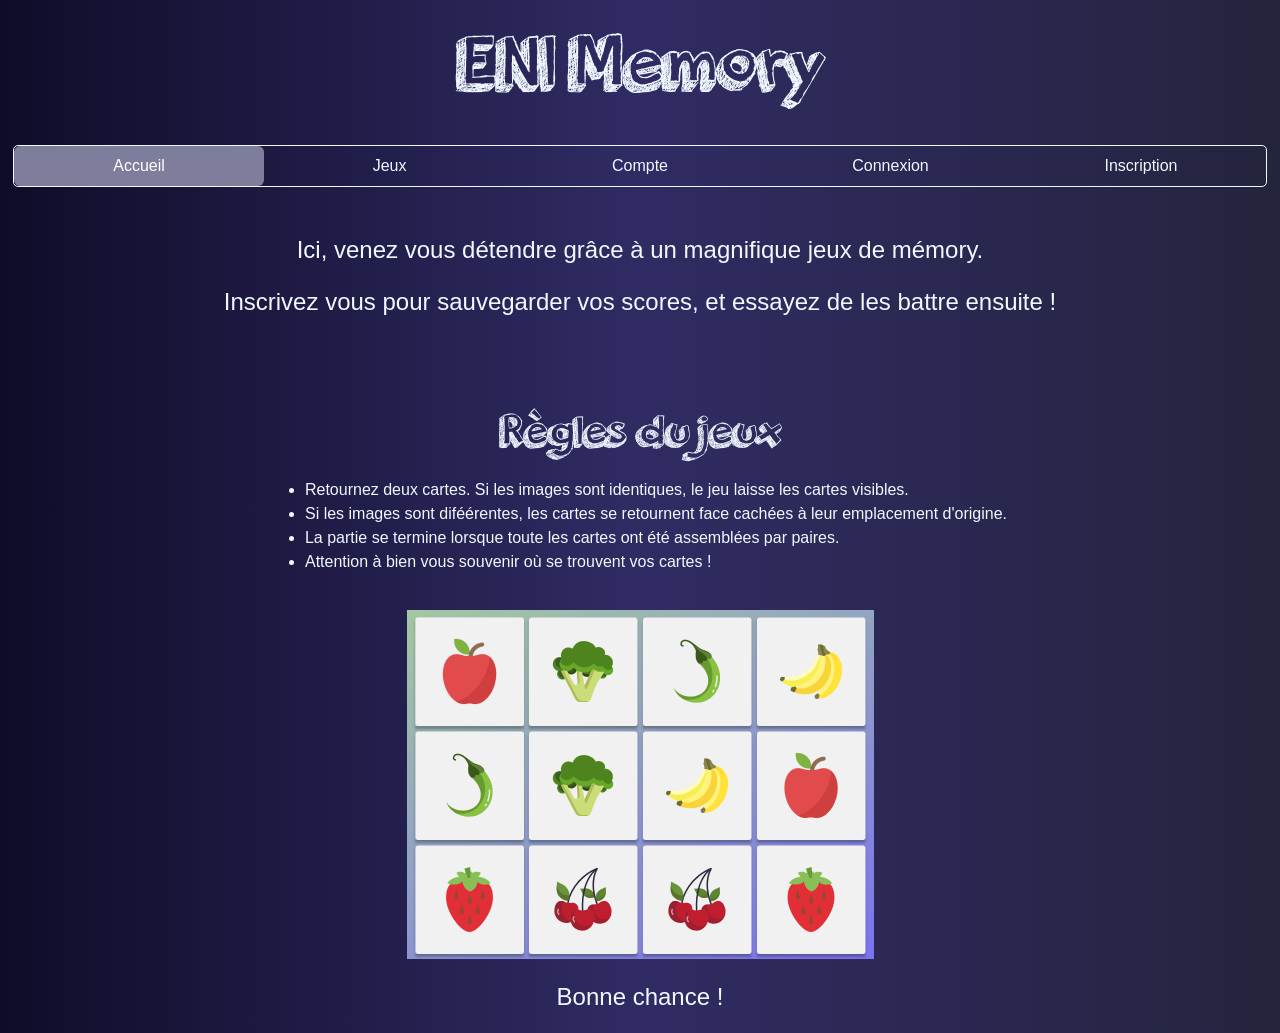
==== commit e4c18c3c: "fix : CSS" ====
--- a/html/index.html
+++ b/html/index.html
@@ -1,60 +1,70 @@
 <!doctype html>
 <html lang="fr">
+  <head>
+    <meta charset="utf-8" />
+    <meta name="viewport" content="width=device-width, initial-scale=1" />
+    <title>Accueil</title>
+    <link
+      href="https://cdn.jsdelivr.net/npm/bootstrap@5.3.9/dist/css/bootstrap.min.css"
+      rel="stylesheet"
+      integrity="sha384-yEPZ7jP9S0QKiUQ0m3jjsO4ProIW7wvR9gXkI7JOGa2XVsw53Yke2bsdkBbjmmiX"
+      crossorigin="anonymous"
+    />
+    <link rel="stylesheet" href="../assets/style/style.css" />
+  </head>
 
-<head>
-  <meta charset="utf-8" />
-  <meta name="viewport" content="width=device-width, initial-scale=1" />
-  <title>Accueil</title>
-  <link href="https://cdn.jsdelivr.net/npm/bootstrap@5.3.9/dist/css/bootstrap.min.css" rel="stylesheet"
-    integrity="sha384-yEPZ7jP9S0QKiUQ0m3jjsO4ProIW7wvR9gXkI7JOGa2XVsw53Yke2bsdkBbjmmiX" crossorigin="anonymous" />
-  <link rel="stylesheet" href="../assets/style/style.css" />
-</head>
+  <body>
+    <h1>ENI Memory</h1>
 
-<body>
+    <nav class="nav nav-pills nav-justified">
+      <a class="nav-link active" aria-current="page" href="./index.html"
+        >Accueil</a
+      >
+      <a class="nav-link" href="./jeux.html">Jeux</a>
+      <a class="nav-link" href="./compte.html">Compte</a>
+      <a class="nav-link" href="./connexion.html">Connexion</a>
+      <a class="nav-link" href="./inscription.html">Inscription</a>
+    </nav>
 
-  <h1>ENI Memory</h1>
+    <main>
+      <section class="descriptionDuSite">
+        <p>Ici, venez vous détendre grâce à un magnifique jeux de mémory.</p>
+        <p>
+          Inscrivez vous pour sauvegarder vos scores, et essayez de les battre
+          ensuite !
+        </p>
+      </section>
+      <section class="regleDuJeux">
+        <h2>Règles du jeux</h2>
+        <div>
+          <ul>
+            <li>
+              Retournez deux cartes. Si les images sont identiques, le jeu
+              laisse les cartes visibles.
+            </li>
+            <li>
+              Si les images sont diféérentes, les cartes se retournent face
+              cachées à leur emplacement d'origine.
+            </li>
+            <li>
+              La partie se termine lorsque toute les cartes ont été assemblées
+              par paires.
+            </li>
+            <li>Attention à bien vous souvenir où se trouvent vos cartes !</li>
+          </ul>
+        </div>
 
-  <nav class="nav nav-pills nav-justified">
-    <a class="nav-link active" aria-current="page" href="./index.html">Accueil</a>
-    <a class="nav-link" href="./jeux.html">Jeux</a>
-    <a class="nav-link" href="./compte.html">Compte</a>
-    <a class="nav-link" href="./connexion.html">Connexion</a>
-    <a class="nav-link" href="./inscription.html">Inscription</a>
-  </nav>
-
-  <main>
-    <section class="descriptionDuSite">
-      <p>Ici, venez vous détendre grâce à un magnifique jeux de mémory.</p>
-      <p>
-        Inscrivez vous pour sauvegarder vos scores, et essayez de les battre
-        ensuite !
-      </p>
-    </section>
-    <section class="regleDuJeux">
-      <h2>Règles du jeux</h2>
-      <div>
-        <ul>
-          <li>
-            Retournez deux cartes. Si les images sont identiques, le jeu laisse les cartes visibles.
-          </li>
-          <li>Si les images sont diféérentes, les cartes se retournent face cachées à leur emplacement d'origine.</li>
-          <li>La partie se termine lorsque toute les cartes ont été assemblées par paires.</li>
-          <li>Attention à bien vous souvenir où se trouvent vos cartes !</li>
-        </ul>
-      </div>
-
-      <img width="467" height="349" src="../assets/ressources/memory-legume/memory_detail.png"
-        alt="image du mémory de légumes" />
-      <br>
-      <div id="h4">
-        <h4 id="h4Index">Bonne chance !</h4>
-      </div>
-    </section>
-  </main>
-
-  <script src="https://cdn.jsdelivr.net/npm/bootstrap@5.3.9/dist/js/bootstrap.bundle.min.js"
-    integrity="sha384-WyOxWvTyr1QaMPfiPJSv76iReVthorl5uWlFtZPyK0IEB0hGzo9y5Bp9mYanr8Bu"
-    crossorigin="anonymous"></script>
-</body>
-
-</html>+        <img
+          width="467"
+          height="349"
+          src="../assets/ressources/memory-legume/memory_detail.png"
+          alt="image du mémory de légumes"
+        />
+        <br />
+        <div id="h4">
+          <h4 id="h4Index">Bonne chance !</h4>
+        </div>
+      </section>
+    </main>
+  </body>
+</html>
--- a/assets/style/style.css
+++ b/assets/style/style.css
@@ -1,18 +1,14 @@
 @font-face {
-  font-family: 'orange Juice';
-  src: local('orange Juice'),
-    url(../fonts/orangeJuice.ttf);
+  font-family: "orange Juice";
+  src: local("orange Juice"), url(../fonts/orangeJuice.ttf);
   font-weight: 400;
-
 }
-
 
 body {
   margin: 1vw;
-  font-family: 'Segoe UI', Tahoma, Geneva, Verdana, sans-serif;
+  font-family: "Segoe UI", Tahoma, Geneva, Verdana, sans-serif;
   background: linear-gradient(to left, #24243e, #302b63, #0f0c29);
   color: aliceblue;
-
 }
 
 fieldset {
@@ -40,7 +36,6 @@
   margin-top: 20px;
   padding-left: 10px;
   padding-right: 10px;
-
 }
 
 nav {
@@ -69,7 +64,7 @@
 
 h1 {
   font-size: 5em;
-  font-family: 'orange Juice';
+  font-family: "orange Juice";
   display: flex;
   justify-content: center;
 }
@@ -83,7 +78,7 @@
   justify-content: center;
   margin-top: 20px;
   margin-bottom: 20px;
-  font-family: 'orange Juice';
+  font-family: "orange Juice";
   font-size: 3em;
 }
 
@@ -103,11 +98,48 @@
   font-size: x-large;
 }
 
-a {
-  text-decoration: none;
-  color: aliceblue !important;
+.nav {
+  --bs-nav-link-color: aliceblue;
+  --bs-nav-link-hover-color: black;
 }
 
-.active {
-  background-color: #7F7D9C !important;
-}+nav.nav.nav-pills.nav-justified .nav-link:hover {
+  background-color: #c9c8dc;
+}
+.nav-pills {
+  --bs-nav-pills-link-active-bg: #7f7d9c;
+}
+
+.form-text {
+  color: lightgrey;
+}
+
+.question {
+  padding: 10px;
+  height: 14vh;
+  width: 14vw;
+}
+.tableGame {
+  margin-top: 10vh;
+  display: flex;
+  justify-content: center;
+}
+#pseudo,
+#email {
+  margin-top: -10px;
+  border: aliceblue solid 0.5px;
+  border-radius: 5px;
+  width: 10vw;
+  height: 3vh;
+  background-color: aliceblue;
+}
+.compte {
+  margin: 20px;
+  position: relative;
+}
+.countField {
+  height: 350px;
+}
+.imgUser {
+  margin-top: 20px;
+}
